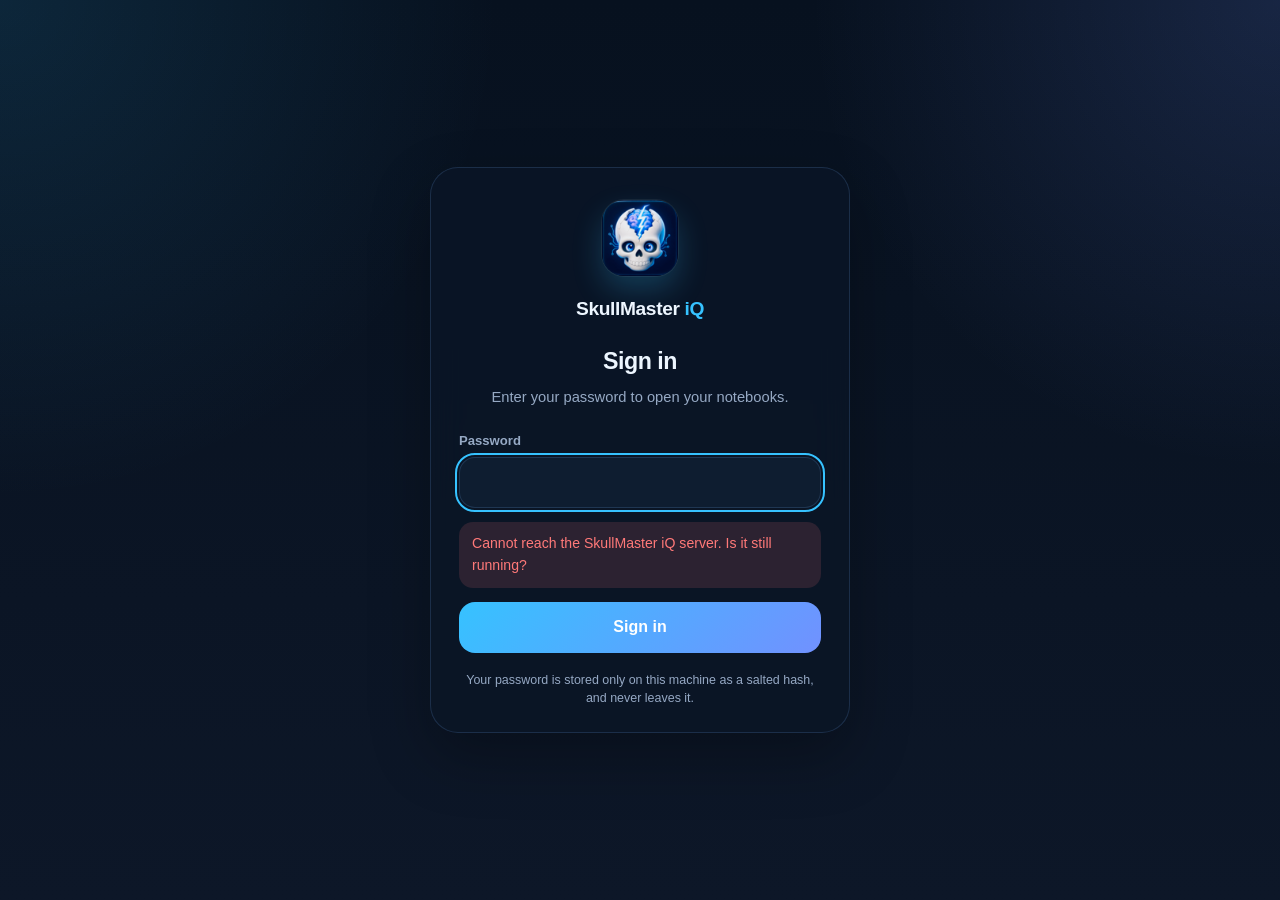
==== static/login.html @ cd6aca6d "feat: add real login/auth front end; strip build copy from app UI Authentication: - app/auth.py: PBK" ====
<!doctype html>
<html lang="en">
<head>
  <meta charset="utf-8" />
  <meta name="viewport" content="width=device-width, initial-scale=1, viewport-fit=cover" />
  <title>Sign in · SkullMaster iQ</title>
  <meta name="theme-color" content="#07111f" />
  <link rel="icon" type="image/png" href="/static/favicon.png" />
  <link rel="apple-touch-icon" href="/static/app-icon-1024.png" />
  <link rel="manifest" href="/static/manifest.webmanifest" />
  <link rel="stylesheet" href="/static/style.css" />
  <link rel="stylesheet" href="/static/login.css" />
</head>
<body class="login-body">
  <main class="login-shell">
    <section class="login-card" aria-labelledby="login-heading">
      <img src="/static/logo.png" class="login-mark" alt="" />
      <div class="login-brand">SkullMaster <span>iQ</span></div>

      <h1 id="login-heading">Sign in</h1>
      <p class="login-sub" id="login-sub">Enter your password to open your notebooks.</p>

      <form id="login-form" novalidate>
        <label class="field">
          <span class="field-label" id="password-label">Password</span>
          <input type="password" id="password" name="password"
                 autocomplete="current-password" required autofocus />
        </label>

        <label class="field" id="confirm-field" hidden>
          <span class="field-label">Confirm password</span>
          <input type="password" id="confirm" name="confirm" autocomplete="new-password" />
        </label>

        <p class="login-error" id="login-error" role="alert" hidden></p>

        <button type="submit" class="btn primary login-submit" id="login-submit">Sign in</button>
      </form>

      <p class="login-note" id="login-note">
        Your password is stored only on this machine as a salted hash, and never leaves it.
      </p>
    </section>
  </main>

  <script src="/static/login.js"></script>
</body>
</html>
---- static/style.css ----
:root {
  --bg: #07111f;
  --bg-2: #0d1728;
  --panel: rgba(10, 22, 38, 0.9);
  --panel-2: rgba(16, 31, 50, 0.92);
  --panel-3: rgba(22, 42, 67, 0.92);
  --border: rgba(120, 177, 255, 0.16);
  --text: #edf6ff;
  --muted: #96a9c4;
  --accent: #36c2ff;
  --accent-2: #7191ff;
  --accent-soft: rgba(54, 194, 255, 0.14);
  --danger: #ff7979;
  --danger-soft: rgba(255, 121, 121, 0.14);
  --success: #5ee7a0;
  --success-soft: rgba(94, 231, 160, 0.14);
  --shadow: 0 24px 60px rgba(0, 0, 0, 0.28);
  --radius: 24px;
}

html[data-theme="light"] {
  --bg: #eef5ff;
  --bg-2: #dfeaf8;
  --panel: rgba(255, 255, 255, 0.92);
  --panel-2: rgba(245, 250, 255, 0.98);
  --panel-3: rgba(232, 242, 255, 0.98);
  --border: rgba(90, 130, 200, 0.18);
  --text: #0f1b2d;
  --muted: #5f7390;
  --accent: #0aa6f8;
  --accent-2: #516bff;
  --accent-soft: rgba(10, 166, 248, 0.12);
  --danger: #d74a4a;
  --danger-soft: rgba(215, 74, 74, 0.12);
  --success: #118f57;
  --success-soft: rgba(17, 143, 87, 0.12);
  --shadow: 0 18px 40px rgba(58, 84, 120, 0.16);
}

* { box-sizing: border-box; }
html, body { height: 100%; margin: 0; }
body {
  font: 15px/1.55 Inter, -apple-system, BlinkMacSystemFont, "Segoe UI", sans-serif;
  color: var(--text);
  background:
    radial-gradient(circle at top left, rgba(54, 194, 255, 0.12), transparent 32%),
    radial-gradient(circle at top right, rgba(113, 145, 255, 0.16), transparent 30%),
    linear-gradient(180deg, var(--bg) 0%, var(--bg-2) 100%);
}

a { color: inherit; }
button, input, select { font: inherit; }
button { cursor: pointer; }
.visually-hidden {
  position: absolute; width: 1px; height: 1px; overflow: hidden;
  clip: rect(0 0 0 0); white-space: nowrap;
}

.app-shell {
  min-height: 100%;
  padding: 22px 22px 92px;
  display: flex;
  flex-direction: column;
  gap: 18px;
}

.topbar, .panel, #modal, #media-modal, #artifact-modal, .mobile-nav {
  background: var(--panel);
  border: 1px solid var(--border);
  box-shadow: var(--shadow);
  backdrop-filter: blur(18px);
}

.topbar {
  border-radius: 28px;
  padding: 18px 20px;
  display: flex;
  gap: 16px;
  align-items: center;
  flex-wrap: wrap;
}

.brand { display: flex; align-items: center; gap: 12px; }
.brand-mark {
  width: 52px; height: 52px; border-radius: 16px;
  box-shadow: 0 0 0 1px rgba(255,255,255,0.06), 0 10px 22px rgba(54,194,255,0.18);
}
.brand-title { font-size: 1.15rem; font-weight: 800; letter-spacing: -0.02em; }
.brand-title span { color: var(--accent); }

.workspace-controls {
  flex: 1;
  min-width: 280px;
  display: flex;
  flex-wrap: wrap;
  align-items: end;
  gap: 12px;
}
.workspace-picker {
  min-width: 220px;
  display: flex;
  flex-direction: column;
  gap: 6px;
}
.workspace-label, .muted { color: var(--muted); }
.workspace-actions, .status-controls, .artifact-buttons, .modal-header-actions { display: flex; gap: 8px; align-items: center; flex-wrap: wrap; }
.status-controls { margin-left: auto; }
.model-badge {
  padding: 9px 12px;
  border-radius: 999px;
  background: var(--accent-soft);
  color: var(--accent);
  border: 1px solid rgba(54, 194, 255, 0.18);
  font-size: 0.84rem;
  max-width: 100%;
}
.model-badge.err { color: var(--danger); background: var(--danger-soft); }

select, input[type="text"], input[type="url"], button, .btn {
  border-radius: 16px;
  border: 1px solid var(--border);
  background: var(--panel-2);
  color: var(--text);
}
select, input[type="text"], input[type="url"] { padding: 12px 14px; }
button, .btn { padding: 11px 14px; transition: .18s ease; }
button:hover:not(:disabled), .btn:hover:not(:disabled) {
  transform: translateY(-1px);
  border-color: rgba(54, 194, 255, 0.34);
  background: var(--panel-3);
}
button.primary, .btn.primary {
  background: linear-gradient(135deg, var(--accent), var(--accent-2));
  color: #fff;
  border: none;
  font-weight: 700;
}
button.primary:hover:not(:disabled), .btn.primary:hover:not(:disabled) { filter: brightness(1.03); }
button.danger { color: var(--danger); }
button.danger:hover:not(:disabled) { background: var(--danger-soft); }
button:disabled, .btn:disabled { opacity: .55; transform: none; cursor: not-allowed; }
button:focus-visible, .btn:focus-visible, select:focus-visible, input:focus-visible {
  outline: 2px solid var(--accent);
  outline-offset: 2px;
}
.btn-sub { display: block; margin-top: 4px; font-size: 12px; font-weight: 500; opacity: 0.92; }

.workspace-grid {
  flex: 1;
  min-height: 0;
  display: grid;
  grid-template-columns: 320px minmax(0, 1fr) 320px;
  gap: 18px;
}
.panel {
  border-radius: var(--radius);
  padding: 18px;
  min-height: 0;
  overflow: hidden;
  display: flex;
  flex-direction: column;
}
.panel h2 { margin: 0; font-size: 0.82rem; letter-spacing: .14em; text-transform: uppercase; }
.panel-heading, .panel-toolbar {
  display: flex; align-items: center; justify-content: space-between; gap: 12px; margin-bottom: 14px;
}

.quick-prompt {
  border-radius: 999px; padding: 8px 12px; font-size: 0.84rem;
  background: rgba(255,255,255,0.05); border: 1px solid var(--border); color: var(--text);
}
.quick-prompts { display: flex; gap: 8px; flex-wrap: wrap; justify-content: center; margin-top: 14px; }
.quick-prompt:hover { background: var(--accent-soft); border-color: rgba(54,194,255,0.34); }

.add-source { display: flex; flex-direction: column; gap: 10px; margin-bottom: 12px; }
.url-row { display: flex; gap: 8px; }
.url-row input { flex: 1; min-width: 0; }
.progress {
  margin-bottom: 12px;
  padding: 10px 12px;
  border-radius: 16px;
  background: var(--accent-soft);
  color: var(--accent);
  font-size: 0.9rem;
}
.empty-state {
  margin: auto 0;
  text-align: center;
  padding: 24px 12px 10px;
}
.empty-state .empty-icon { font-size: 2rem; margin-bottom: 8px; }
.empty-state p { margin: 4px 0; }

#source-list, #audio-list, #artifact-list { list-style: none; padding: 0; margin: 0; }
#source-list, .studio-scroll, #messages { overflow-y: auto; min-height: 0; }
#source-list { display: flex; flex-direction: column; gap: 10px; }
#source-list li, #audio-list li, #artifact-list li {
  border: 1px solid var(--border);
  border-radius: 18px;
  background: var(--panel-2);
}
#source-list li {
  display: flex; align-items: center; gap: 10px; padding: 12px 13px; flex-wrap: wrap;
}
#source-list li.failed { background: var(--danger-soft); border-color: rgba(255, 121, 121, 0.35); }
#source-list .src-name, #artifact-list .art-title { flex: 1; min-width: 0; }
#source-list .src-name { font-weight: 600; overflow: hidden; text-overflow: ellipsis; white-space: nowrap; }
#source-list .src-meta, .audio-meta { color: var(--muted); font-size: 0.8rem; }
#source-list .src-err { width: 100%; color: var(--danger); font-size: 0.84rem; }
.icon-btn {
  background: transparent; border: none; color: var(--muted);
  padding: 6px 7px; border-radius: 12px;
}
.icon-btn:hover:not(:disabled) { color: var(--text); background: rgba(255,255,255,0.06); border: none; }
.icon-btn.retry:hover:not(:disabled) { color: var(--accent); background: var(--accent-soft); }

#messages {
  flex: 1;
  display: flex;
  flex-direction: column;
  gap: 14px;
  padding: 10px 4px;
}
.msg {
  max-width: 86%;
  padding: 14px 16px;
  border-radius: 20px;
  word-wrap: break-word;
  white-space: pre-wrap;
}
.msg.user {
  align-self: flex-end;
  background: linear-gradient(135deg, var(--accent), var(--accent-2));
  color: #fff;
  border-bottom-right-radius: 8px;
}
.msg.assistant {
  align-self: flex-start;
  background: var(--panel-2);
  border: 1px solid var(--border);
  border-bottom-left-radius: 8px;
}
.msg.assistant.thinking { color: var(--muted); font-style: italic; }
.msg.assistant.error { color: var(--danger); background: var(--danger-soft); border-color: rgba(255, 121, 121, 0.28); }
.cite {
  display: inline-flex; align-items: center; justify-content: center;
  min-width: 28px; margin: 0 2px; padding: 0 8px; line-height: 1.8;
  border-radius: 999px; border: none; background: var(--accent-soft); color: var(--accent); font-weight: 800;
}
.cite:hover { background: rgba(54,194,255,0.24); }
#chat-form {
  margin-top: 12px;
  display: grid;
  grid-template-columns: 1fr auto;
  gap: 10px;
}
#chat-input { min-width: 0; }

.studio-panel { gap: 0; }
.studio-stack { display: flex; flex-direction: column; gap: 10px; }
.studio-btn { width: 100%; text-align: left; }
.studio-scroll { flex: 1; display: flex; flex-direction: column; gap: 12px; margin-top: 12px; }
.artifact-buttons { margin-top: 2px; }
.artifact-buttons button { flex: 1; }
#artifact-list li, #audio-list li { padding: 12px 13px; }
#audio-list li { display: flex; flex-direction: column; gap: 8px; }
.audio-title { font-weight: 700; }
#audio-list audio { width: 100%; }
.audio-download, #artifact-actions a {
  color: var(--accent); text-decoration: none; font-weight: 700; font-size: 0.88rem;
}
.audio-download:hover, #artifact-actions a:hover, #artifact-list .art-title:hover { text-decoration: underline; }
#artifact-list li { display: flex; gap: 10px; align-items: center; }
#artifact-list .art-title {
  background: transparent; border: none; text-align: left; padding: 0; color: var(--text); font-weight: 700;
}

#modal-backdrop[hidden], .backdrop[hidden] { display: none; }
#modal-backdrop, .backdrop {
  position: fixed; inset: 0; z-index: 50;
  background: rgba(2, 8, 16, 0.58);
  display: flex; align-items: center; justify-content: center;
  padding: 18px;
}
#modal, #media-modal, #artifact-modal {
  width: min(880px, 100%);
  max-height: min(88vh, 860px);
  border-radius: 24px;
  display: flex; flex-direction: column;
  overflow: hidden;
}
#modal-header {
  padding: 14px 18px;
  border-bottom: 1px solid var(--border);
  display: flex; align-items: center; justify-content: space-between; gap: 12px;
  font-weight: 700;
}
#modal-close, #media-close, #artifact-close {
  background: transparent; border: none; color: var(--muted); padding: 7px 9px;
}
#modal-body, #artifact-body { padding: 18px; overflow: auto; }
#modal-body {
  margin: 0; white-space: pre-wrap;
  font: 13.5px/1.65 ui-monospace, SFMono-Regular, Menlo, monospace;
}
#media-body { padding: 16px; }
#media-body video, #media-body audio { width: 100%; }
#media-body video { max-height: 68vh; border-radius: 18px; background: #000; }
#artifact-body svg { width: 100%; height: auto; background: #fff; border-radius: 18px; }
#artifact-body table { width: 100%; border-collapse: collapse; }
#artifact-body th, #artifact-body td { border: 1px solid var(--border); padding: 8px 10px; text-align: left; }
#artifact-body th { background: var(--panel-3); }
#artifact-body .source-note { margin-top: 12px; color: var(--muted); font-size: 0.84rem; }

#toasts {
  position: fixed; right: 18px; bottom: 100px; z-index: 80;
  display: flex; flex-direction: column; gap: 8px; max-width: min(420px, calc(100vw - 36px));
}
.toast {
  padding: 12px 14px; border-radius: 18px; background: var(--panel);
  border: 1px solid var(--border); box-shadow: var(--shadow);
}
.toast.error { color: var(--danger); background: var(--danger-soft); }
.toast.success { color: var(--success); background: var(--success-soft); }

.mobile-nav {
  position: fixed;
  left: 18px; right: 18px; bottom: max(14px, env(safe-area-inset-bottom));
  display: none;
  grid-template-columns: repeat(3, 1fr);
  gap: 8px;
  padding: 10px;
  border-radius: 22px;
  z-index: 40;
}
.mobile-nav button {
  border: none; border-radius: 16px; background: transparent; color: var(--muted); font-weight: 700;
}
.mobile-nav button.active { background: var(--accent-soft); color: var(--accent); }

@media (max-width: 1040px) {
  .workspace-grid { grid-template-columns: 1fr; }
  .mobile-nav { display: grid; }
  .status-controls { margin-left: 0; }
  .panel[data-panel] { display: none; }
  .panel[data-panel][data-active="true"] { display: flex; min-height: calc(100vh - 250px); }
}

@media (max-width: 720px) {
  .app-shell { padding: 14px 14px 96px; }
  .topbar, .panel { border-radius: 22px; }
  .topbar { padding: 16px; }
  .workspace-controls, .status-controls, .workspace-actions, .artifact-buttons, #chat-form, .url-row { width: 100%; }
  .workspace-actions, .artifact-buttons { display: grid; grid-template-columns: repeat(3, 1fr); }
  #chat-form, .url-row { grid-template-columns: 1fr; display: grid; }
  .msg { max-width: 100%; }
  #toasts { right: 14px; left: 14px; bottom: 96px; max-width: none; }
}
---- static/login.css ----
/* Login screen — reuses the app's theme variables from style.css */
.login-body {
  min-height: 100%;
  display: flex;
  align-items: center;
  justify-content: center;
  padding: 24px;
}

.login-shell { width: 100%; display: flex; justify-content: center; }

.login-card {
  width: min(420px, 100%);
  padding: 32px 28px 24px;
  border-radius: 28px;
  background: var(--panel);
  border: 1px solid var(--border);
  box-shadow: var(--shadow);
  backdrop-filter: blur(18px);
  text-align: center;
}

.login-mark {
  width: 76px; height: 76px; border-radius: 22px;
  box-shadow: 0 0 0 1px rgba(255, 255, 255, 0.06), 0 14px 30px rgba(54, 194, 255, 0.22);
}
.login-brand { margin-top: 12px; font-size: 1.2rem; font-weight: 800; letter-spacing: -0.02em; }
.login-brand span { color: var(--accent); }

.login-card h1 { margin: 20px 0 6px; font-size: 1.45rem; letter-spacing: -0.02em; }
.login-sub { margin: 0 0 22px; color: var(--muted); font-size: 0.92rem; }

.field { display: block; text-align: left; margin-bottom: 14px; }
/* the author-level `display` above would otherwise defeat the `hidden` attribute */
.field[hidden] { display: none; }
.field-label {
  display: block; margin-bottom: 6px;
  font-size: 0.82rem; font-weight: 600; color: var(--muted);
}
.field input {
  width: 100%;
  padding: 13px 14px;
  border-radius: 16px;
  border: 1px solid var(--border);
  background: var(--panel-2);
  color: var(--text);
}
.field input:focus-visible { outline: 2px solid var(--accent); outline-offset: 2px; }

.login-error {
  margin: 0 0 14px;
  padding: 11px 13px;
  border-radius: 14px;
  background: var(--danger-soft);
  color: var(--danger);
  font-size: 0.88rem;
  text-align: left;
}
.login-error[hidden] { display: none; }

.login-submit { width: 100%; padding: 13px 16px; font-size: 1rem; }

.login-note {
  margin: 18px 0 0;
  color: var(--muted);
  font-size: 0.78rem;
  line-height: 1.5;
}

@media (max-width: 480px) {
  .login-card { padding: 26px 20px 20px; border-radius: 24px; }
}
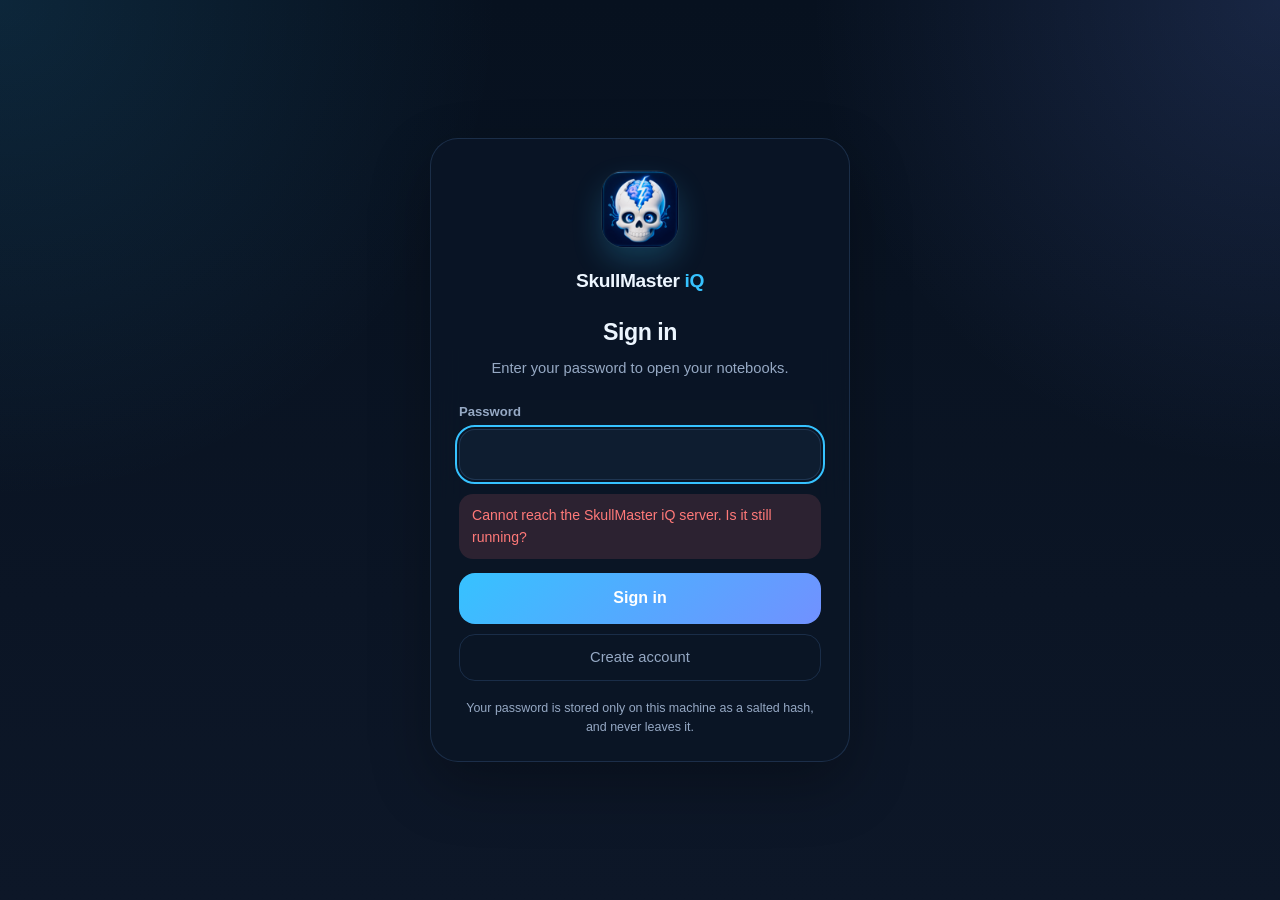
==== commit c815d073: "feat: cross-notebook research + functional login onboarding buttons - Research mode: store.hybrid_se" ====
--- a/static/login.html
+++ b/static/login.html
@@ -35,6 +35,7 @@
         <p class="login-error" id="login-error" role="alert" hidden></p>
 
         <button type="submit" class="btn primary login-submit" id="login-submit">Sign in</button>
+        <button type="button" class="btn login-alt" id="login-alt">Create account</button>
       </form>
 
       <p class="login-note" id="login-note">
--- a/static/style.css
+++ b/static/style.css
@@ -114,7 +114,21 @@
   font-size: 0.84rem;
   max-width: 100%;
 }
+.model-badge[hidden] { display: none; }
 .model-badge.err { color: var(--danger); background: var(--danger-soft); }
+
+/* Readiness indicator — replaces the old chat/embed/tts label soup */
+.status-dot {
+  width: 9px; height: 9px; border-radius: 50%; flex: none;
+  background: var(--muted);
+  transition: background .2s, box-shadow .2s;
+}
+.status-dot.ok { background: var(--success); box-shadow: 0 0 0 3px var(--success-soft); }
+.status-dot.err { background: var(--danger); box-shadow: 0 0 0 3px var(--danger-soft); }
+
+#model-select { max-width: 230px; padding: 9px 12px; font-size: 0.88rem; }
+#health-refresh.spinning { animation: spin .6s linear infinite; }
+@keyframes spin { to { transform: rotate(360deg); } }
 
 select, input[type="text"], input[type="url"], button, .btn {
   border-radius: 16px;
@@ -242,6 +256,12 @@
 }
 .msg.assistant.thinking { color: var(--muted); font-style: italic; }
 .msg.assistant.error { color: var(--danger); background: var(--danger-soft); border-color: rgba(255, 121, 121, 0.28); }
+.msg.assistant.interrupted { border-style: dashed; }
+.msg-note {
+  margin-top: 8px; padding-top: 8px;
+  border-top: 1px dashed var(--border);
+  font-size: 12px; color: var(--muted); white-space: normal;
+}
 .cite {
   display: inline-flex; align-items: center; justify-content: center;
   min-width: 28px; margin: 0 2px; padding: 0 8px; line-height: 1.8;
@@ -260,8 +280,9 @@
 .studio-stack { display: flex; flex-direction: column; gap: 10px; }
 .studio-btn { width: 100%; text-align: left; }
 .studio-scroll { flex: 1; display: flex; flex-direction: column; gap: 12px; margin-top: 12px; }
-.artifact-buttons { margin-top: 2px; }
-.artifact-buttons button { flex: 1; }
+/* four artifact kinds — a 2x2 grid keeps labels readable in the narrow panel */
+.artifact-buttons { margin-top: 2px; display: grid; grid-template-columns: 1fr 1fr; }
+.artifact-buttons button { flex: 1; min-width: 0; }
 #artifact-list li, #audio-list li { padding: 12px 13px; }
 #audio-list li { display: flex; flex-direction: column; gap: 8px; }
 .audio-title { font-weight: 700; }
@@ -346,12 +367,37 @@
   .panel[data-panel][data-active="true"] { display: flex; min-height: calc(100vh - 250px); }
 }
 
+/* Grounded text artifacts (briefing / study guide / FAQ / timeline / summary) */
+.art-doc { max-width: 720px; margin: 0 auto; line-height: 1.6; text-align: left; }
+.art-doc h3 { margin: 18px 0 6px; font-size: 15px; }
+.art-doc h4 { margin: 14px 0 4px; font-size: 13.5px; }
+.art-doc p { margin: 4px 0 10px; }
+.art-doc ul { margin: 4px 0 12px; padding-left: 20px; }
+.art-doc li { margin: 3px 0; }
+.art-doc dt { font-weight: 700; margin-top: 8px; }
+.art-doc dd { margin: 0 0 4px 0; }
+.art-timeline { list-style: none; padding-left: 0; }
+.art-timeline li { display: flex; gap: 10px; padding: 6px 0; border-bottom: 1px dashed var(--border); }
+.art-timeline .art-time { min-width: 92px; font-weight: 700; color: var(--accent); }
+.chat-tools { display: flex; align-items: center; gap: 12px; }
+.research-toggle { display: inline-flex; align-items: center; gap: 6px; font-size: 12.5px; color: var(--muted); cursor: pointer; }
+.research-toggle input { accent-color: var(--accent); }
+.stance { padding: 1px 8px; border-radius: 999px; font-size: 11px; font-weight: 700; }
+.stance-agree { background: rgba(16, 185, 129, 0.16); color: #059669; }
+.stance-differ { background: rgba(239, 68, 68, 0.16); color: #dc2626; }
+.stance-adds { background: rgba(79, 70, 229, 0.16); color: var(--accent); }
+.art-evidence { max-width: 720px; margin: 16px auto 0; text-align: left; }
+.art-evidence h3 { margin: 0 0 6px; font-size: 14px; }
+.art-evidence ul { margin: 0; padding-left: 18px; }
+.art-evidence li { margin: 3px 0; font-size: 12.5px; color: var(--muted); }
+
 @media (max-width: 720px) {
   .app-shell { padding: 14px 14px 96px; }
   .topbar, .panel { border-radius: 22px; }
   .topbar { padding: 16px; }
   .workspace-controls, .status-controls, .workspace-actions, .artifact-buttons, #chat-form, .url-row { width: 100%; }
-  .workspace-actions, .artifact-buttons { display: grid; grid-template-columns: repeat(3, 1fr); }
+  .workspace-actions { display: grid; grid-template-columns: repeat(3, 1fr); }
+  .artifact-buttons { grid-template-columns: repeat(2, 1fr); }
   #chat-form, .url-row { grid-template-columns: 1fr; display: grid; }
   .msg { max-width: 100%; }
   #toasts { right: 14px; left: 14px; bottom: 96px; max-width: none; }
--- a/static/login.css
+++ b/static/login.css
@@ -59,6 +59,16 @@
 .login-error[hidden] { display: none; }
 
 .login-submit { width: 100%; padding: 13px 16px; font-size: 1rem; }
+.login-alt {
+  width: 100%;
+  margin-top: 10px;
+  padding: 11px 16px;
+  font-size: 0.92rem;
+  background: transparent;
+  border: 1px solid var(--border);
+  color: var(--muted);
+}
+.login-alt:hover { color: var(--text); border-color: var(--accent); }
 
 .login-note {
   margin: 18px 0 0;
